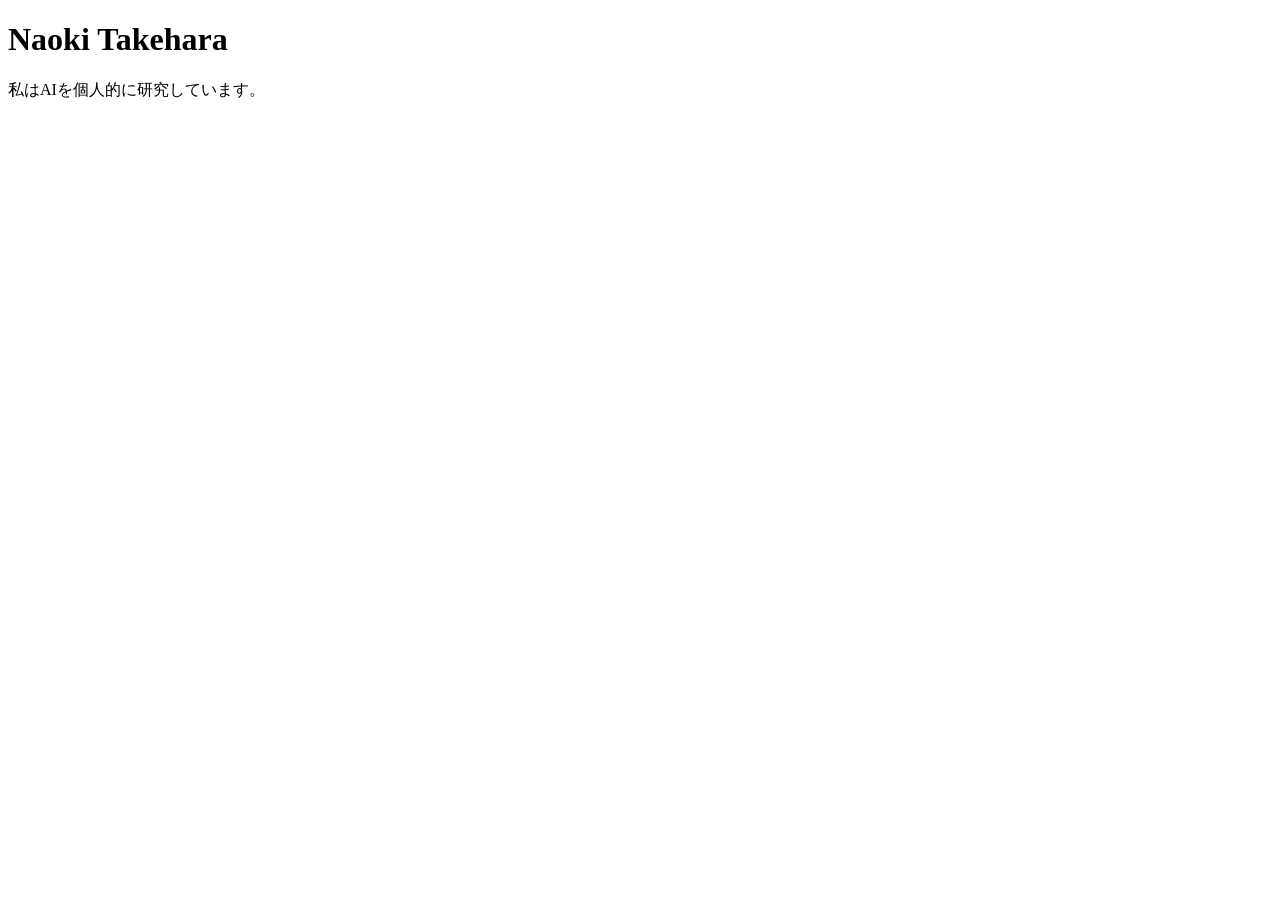
==== index.html @ 40481ceb "Add basic personal homepage" ====
<!DOCTYPE html>
<html lang="ja">
  <head>
    <meta charset="UTF-8" />
    <meta name="viewport" content="width=device-width, initial-scale=1.0" />
    <title>Naoki Takehara | ホームページ</title>
  </head>
  <body>
    <h1>Naoki Takehara</h1>
    <p>私はAIを個人的に研究しています。</p>
  </body>
</html>
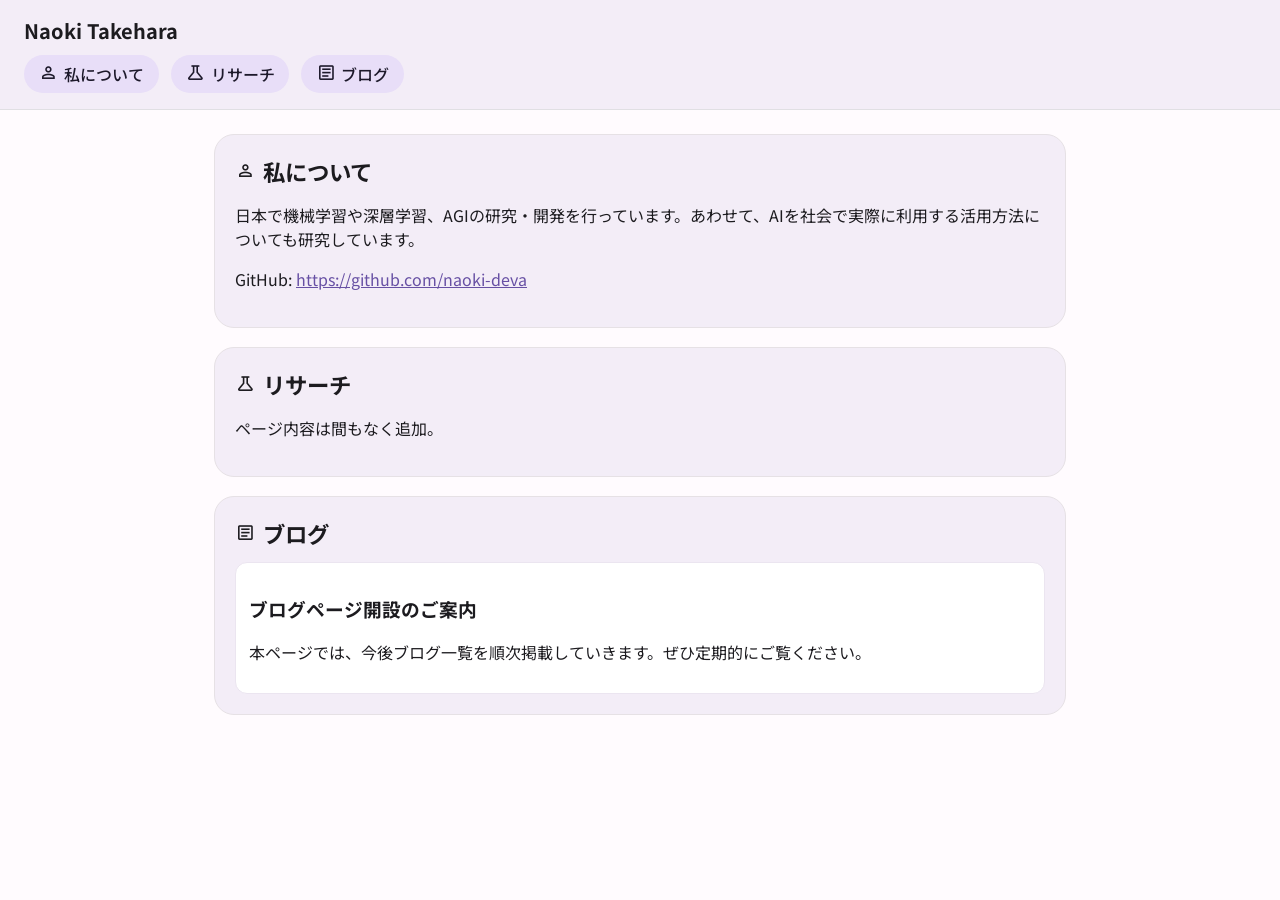
==== commit c872d858: "Add Material Design sections for About, Research, and Blog" ====
--- a/index.html
+++ b/index.html
@@ -4,9 +4,152 @@
     <meta charset="UTF-8" />
     <meta name="viewport" content="width=device-width, initial-scale=1.0" />
     <title>Naoki Takehara | ホームページ</title>
+    <link rel="preconnect" href="https://fonts.googleapis.com" />
+    <link rel="preconnect" href="https://fonts.gstatic.com" crossorigin />
+    <link
+      href="https://fonts.googleapis.com/css2?family=Material+Symbols+Outlined&family=Noto+Sans+JP:wght@400;500;700&display=swap"
+      rel="stylesheet"
+    />
+    <style>
+      :root {
+        color-scheme: light;
+        --md-sys-color-primary: #6750a4;
+        --md-sys-color-on-primary: #ffffff;
+        --md-sys-color-primary-container: #eaddff;
+        --md-sys-color-on-primary-container: #21005d;
+        --md-sys-color-secondary-container: #e8def8;
+        --md-sys-color-on-secondary-container: #1d192b;
+        --md-sys-color-surface: #fffbfe;
+        --md-sys-color-surface-container: #f3edf7;
+        --md-sys-color-on-surface: #1c1b1f;
+        --md-sys-color-outline: #79747e;
+      }
+
+      * {
+        box-sizing: border-box;
+      }
+
+      body {
+        margin: 0;
+        font-family: "Noto Sans JP", system-ui, -apple-system, sans-serif;
+        background: var(--md-sys-color-surface);
+        color: var(--md-sys-color-on-surface);
+      }
+
+      .top-app-bar {
+        position: sticky;
+        top: 0;
+        z-index: 10;
+        background: var(--md-sys-color-surface-container);
+        border-bottom: 1px solid #e0dfe3;
+        padding: 1rem 1.5rem;
+      }
+
+      .top-app-bar h1 {
+        margin: 0 0 0.6rem 0;
+        font-size: 1.25rem;
+      }
+
+      .nav-links {
+        display: flex;
+        gap: 0.75rem;
+        flex-wrap: wrap;
+      }
+
+      .chip {
+        display: inline-flex;
+        align-items: center;
+        gap: 0.3rem;
+        text-decoration: none;
+        padding: 0.45rem 0.9rem;
+        border-radius: 999px;
+        background: var(--md-sys-color-secondary-container);
+        color: var(--md-sys-color-on-secondary-container);
+        font-weight: 500;
+      }
+
+      .container {
+        max-width: 900px;
+        margin: 0 auto;
+        padding: 1.5rem;
+      }
+
+      .card {
+        background: var(--md-sys-color-surface-container);
+        border-radius: 20px;
+        padding: 1.25rem;
+        margin-bottom: 1.2rem;
+        border: 1px solid #e6e1e5;
+      }
+
+      .section-title {
+        margin: 0 0 0.8rem 0;
+        display: flex;
+        align-items: center;
+        gap: 0.45rem;
+        font-size: 1.4rem;
+      }
+
+      .material-symbols-outlined {
+        font-size: 1.3rem;
+        vertical-align: middle;
+      }
+
+      a {
+        color: var(--md-sys-color-primary);
+      }
+
+      .blog-item {
+        margin: 0;
+        padding: 0.8rem;
+        border-radius: 12px;
+        background: #fff;
+        border: 1px solid #ebe5f0;
+      }
+    </style>
   </head>
   <body>
-    <h1>Naoki Takehara</h1>
-    <p>私はAIを個人的に研究しています。</p>
+    <header class="top-app-bar">
+      <h1>Naoki Takehara</h1>
+      <nav class="nav-links" aria-label="ページ内ナビゲーション">
+        <a class="chip" href="#about"><span class="material-symbols-outlined">person</span>私について</a>
+        <a class="chip" href="#research"><span class="material-symbols-outlined">science</span>リサーチ</a>
+        <a class="chip" href="#blog"><span class="material-symbols-outlined">article</span>ブログ</a>
+      </nav>
+    </header>
+
+    <main class="container">
+      <section id="about" class="card" aria-labelledby="about-title">
+        <h2 id="about-title" class="section-title">
+          <span class="material-symbols-outlined">person</span>私について
+        </h2>
+        <p>
+          日本で機械学習や深層学習、AGIの研究・開発を行っています。あわせて、AIを社会で実際に利用する活用方法についても研究しています。
+        </p>
+        <p>
+          GitHub:
+          <a href="https://github.com/naoki-deva" target="_blank" rel="noopener noreferrer"
+            >https://github.com/naoki-deva</a
+          >
+        </p>
+      </section>
+
+      <section id="research" class="card" aria-labelledby="research-title">
+        <h2 id="research-title" class="section-title">
+          <span class="material-symbols-outlined">science</span>リサーチ
+        </h2>
+        <p>ページ内容は間もなく追加。</p>
+      </section>
+
+      <section id="blog" class="card" aria-labelledby="blog-title">
+        <h2 id="blog-title" class="section-title">
+          <span class="material-symbols-outlined">article</span>ブログ
+        </h2>
+        <article class="blog-item">
+          <h3>ブログページ開設のご案内</h3>
+          <p>本ページでは、今後ブログ一覧を順次掲載していきます。ぜひ定期的にご覧ください。</p>
+        </article>
+      </section>
+    </main>
   </body>
 </html>
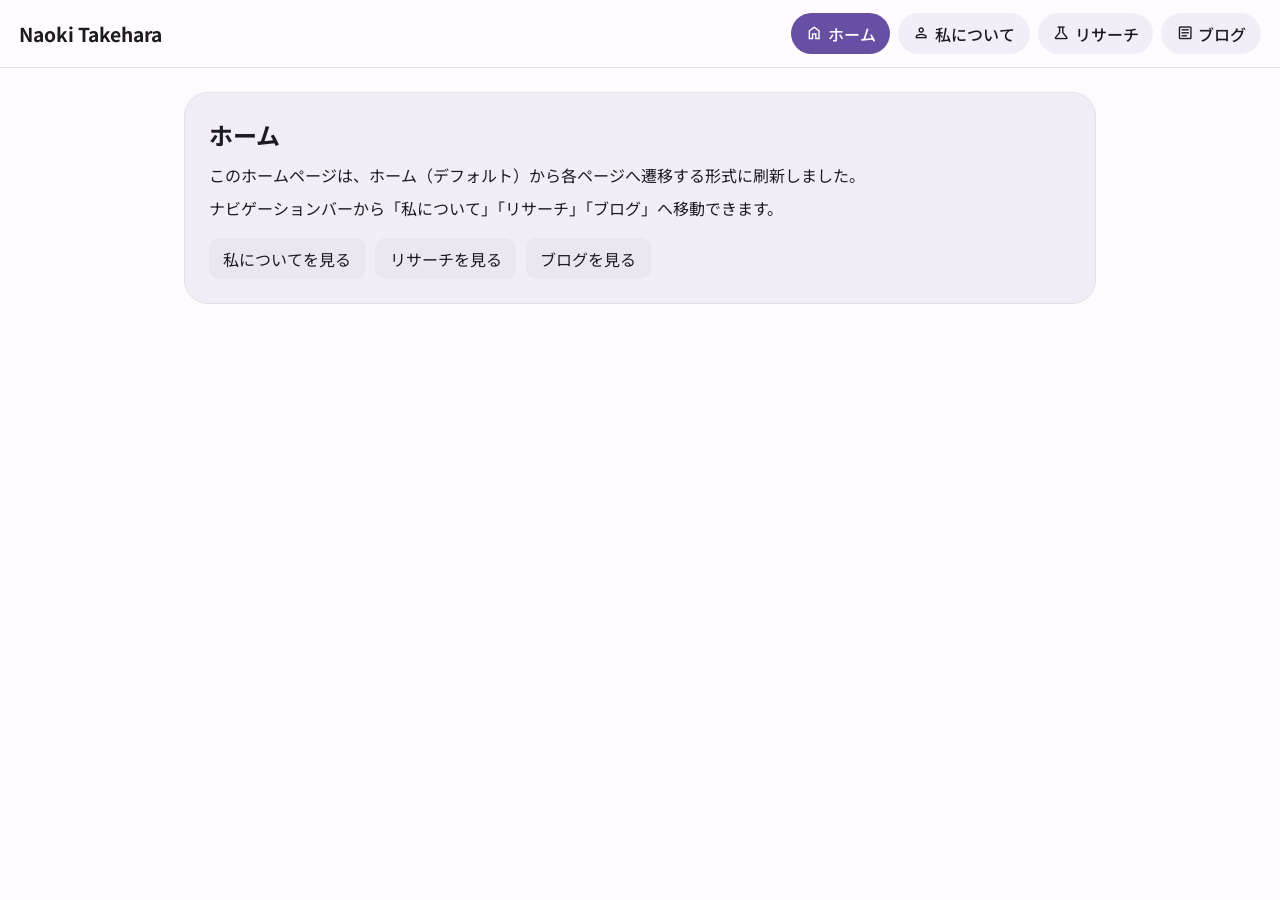
==== commit 0d129b48: "Switch from single-page layout to multi-page navigation" ====
--- a/index.html
+++ b/index.html
@@ -3,7 +3,7 @@
   <head>
     <meta charset="UTF-8" />
     <meta name="viewport" content="width=device-width, initial-scale=1.0" />
-    <title>Naoki Takehara | ホームページ</title>
+    <title>Naoki Takehara | ホーム</title>
     <link rel="preconnect" href="https://fonts.googleapis.com" />
     <link rel="preconnect" href="https://fonts.gstatic.com" crossorigin />
     <link
@@ -12,143 +12,93 @@
     />
     <style>
       :root {
-        color-scheme: light;
-        --md-sys-color-primary: #6750a4;
-        --md-sys-color-on-primary: #ffffff;
-        --md-sys-color-primary-container: #eaddff;
-        --md-sys-color-on-primary-container: #21005d;
-        --md-sys-color-secondary-container: #e8def8;
-        --md-sys-color-on-secondary-container: #1d192b;
-        --md-sys-color-surface: #fffbfe;
-        --md-sys-color-surface-container: #f3edf7;
-        --md-sys-color-on-surface: #1c1b1f;
-        --md-sys-color-outline: #79747e;
+        --primary: #6750a4;
+        --on-primary: #fff;
+        --surface: #fffbfe;
+        --surface-container: #f3edf7;
+        --surface-container-high: #ece6f0;
+        --on-surface: #1c1b1f;
+        --outline: #79747e;
       }
-
-      * {
-        box-sizing: border-box;
-      }
-
+      * { box-sizing: border-box; }
       body {
         margin: 0;
         font-family: "Noto Sans JP", system-ui, -apple-system, sans-serif;
-        background: var(--md-sys-color-surface);
-        color: var(--md-sys-color-on-surface);
+        background: var(--surface);
+        color: var(--on-surface);
       }
-
       .top-app-bar {
         position: sticky;
         top: 0;
         z-index: 10;
-        background: var(--md-sys-color-surface-container);
+        background: color-mix(in srgb, var(--surface) 90%, white);
+        backdrop-filter: blur(8px);
         border-bottom: 1px solid #e0dfe3;
-        padding: 1rem 1.5rem;
-      }
-
-      .top-app-bar h1 {
-        margin: 0 0 0.6rem 0;
-        font-size: 1.25rem;
-      }
-
-      .nav-links {
+        padding: 0.8rem 1.2rem;
         display: flex;
-        gap: 0.75rem;
+        justify-content: space-between;
+        align-items: center;
+        gap: 1rem;
         flex-wrap: wrap;
       }
-
-      .chip {
+      .brand { margin: 0; font-size: 1.2rem; }
+      .nav-links { display: flex; gap: 0.5rem; flex-wrap: wrap; }
+      .nav-link {
+        text-decoration: none;
+        color: var(--on-surface);
+        background: var(--surface-container);
+        padding: 0.55rem 0.9rem;
+        border-radius: 999px;
         display: inline-flex;
         align-items: center;
         gap: 0.3rem;
-        text-decoration: none;
-        padding: 0.45rem 0.9rem;
-        border-radius: 999px;
-        background: var(--md-sys-color-secondary-container);
-        color: var(--md-sys-color-on-secondary-container);
         font-weight: 500;
       }
-
-      .container {
-        max-width: 900px;
-        margin: 0 auto;
+      .nav-link.active {
+        background: var(--primary);
+        color: var(--on-primary);
+      }
+      .container { max-width: 960px; margin: 0 auto; padding: 1.5rem; }
+      .hero {
+        background: var(--surface-container);
+        border: 1px solid #e6e1e5;
+        border-radius: 24px;
         padding: 1.5rem;
       }
-
-      .card {
-        background: var(--md-sys-color-surface-container);
-        border-radius: 20px;
-        padding: 1.25rem;
-        margin-bottom: 1.2rem;
-        border: 1px solid #e6e1e5;
+      .hero h2 { margin: 0 0 0.6rem; font-size: 1.5rem; }
+      .hero p { margin: 0.35rem 0; line-height: 1.7; }
+      .cta-row { margin-top: 1rem; display: flex; gap: 0.6rem; flex-wrap: wrap; }
+      .cta {
+        text-decoration: none;
+        border-radius: 10px;
+        padding: 0.55rem 0.9rem;
+        background: var(--surface-container-high);
+        color: var(--on-surface);
       }
-
-      .section-title {
-        margin: 0 0 0.8rem 0;
-        display: flex;
-        align-items: center;
-        gap: 0.45rem;
-        font-size: 1.4rem;
-      }
-
-      .material-symbols-outlined {
-        font-size: 1.3rem;
-        vertical-align: middle;
-      }
-
-      a {
-        color: var(--md-sys-color-primary);
-      }
-
-      .blog-item {
-        margin: 0;
-        padding: 0.8rem;
-        border-radius: 12px;
-        background: #fff;
-        border: 1px solid #ebe5f0;
-      }
+      .material-symbols-outlined { font-size: 1.15rem; }
     </style>
   </head>
   <body>
     <header class="top-app-bar">
-      <h1>Naoki Takehara</h1>
-      <nav class="nav-links" aria-label="ページ内ナビゲーション">
-        <a class="chip" href="#about"><span class="material-symbols-outlined">person</span>私について</a>
-        <a class="chip" href="#research"><span class="material-symbols-outlined">science</span>リサーチ</a>
-        <a class="chip" href="#blog"><span class="material-symbols-outlined">article</span>ブログ</a>
+      <h1 class="brand">Naoki Takehara</h1>
+      <nav class="nav-links" aria-label="ページナビゲーション">
+        <a class="nav-link active" href="index.html"><span class="material-symbols-outlined">home</span>ホーム</a>
+        <a class="nav-link" href="about.html"><span class="material-symbols-outlined">person</span>私について</a>
+        <a class="nav-link" href="research.html"><span class="material-symbols-outlined">science</span>リサーチ</a>
+        <a class="nav-link" href="blog.html"><span class="material-symbols-outlined">article</span>ブログ</a>
       </nav>
     </header>
 
     <main class="container">
-      <section id="about" class="card" aria-labelledby="about-title">
-        <h2 id="about-title" class="section-title">
-          <span class="material-symbols-outlined">person</span>私について
-        </h2>
-        <p>
-          日本で機械学習や深層学習、AGIの研究・開発を行っています。あわせて、AIを社会で実際に利用する活用方法についても研究しています。
-        </p>
-        <p>
-          GitHub:
-          <a href="https://github.com/naoki-deva" target="_blank" rel="noopener noreferrer"
-            >https://github.com/naoki-deva</a
-          >
-        </p>
-      </section>
-
-      <section id="research" class="card" aria-labelledby="research-title">
-        <h2 id="research-title" class="section-title">
-          <span class="material-symbols-outlined">science</span>リサーチ
-        </h2>
-        <p>ページ内容は間もなく追加。</p>
-      </section>
-
-      <section id="blog" class="card" aria-labelledby="blog-title">
-        <h2 id="blog-title" class="section-title">
-          <span class="material-symbols-outlined">article</span>ブログ
-        </h2>
-        <article class="blog-item">
-          <h3>ブログページ開設のご案内</h3>
-          <p>本ページでは、今後ブログ一覧を順次掲載していきます。ぜひ定期的にご覧ください。</p>
-        </article>
+      <section class="hero">
+        <h2>ホーム</h2>
+        <p>このホームページは、ホーム（デフォルト）から各ページへ遷移する形式に刷新しました。</p>
+        <p>ナビゲーションバーから「私について」「リサーチ」「ブログ」へ移動できます。</p>
+        <div class="cta-row">
+          <a class="cta" href="about.html">私についてを見る</a>
+          <a class="cta" href="research.html">リサーチを見る</a>
+          <a class="cta" href="blog.html">ブログを見る</a>
+        </div>
       </section>
     </main>
   </body>
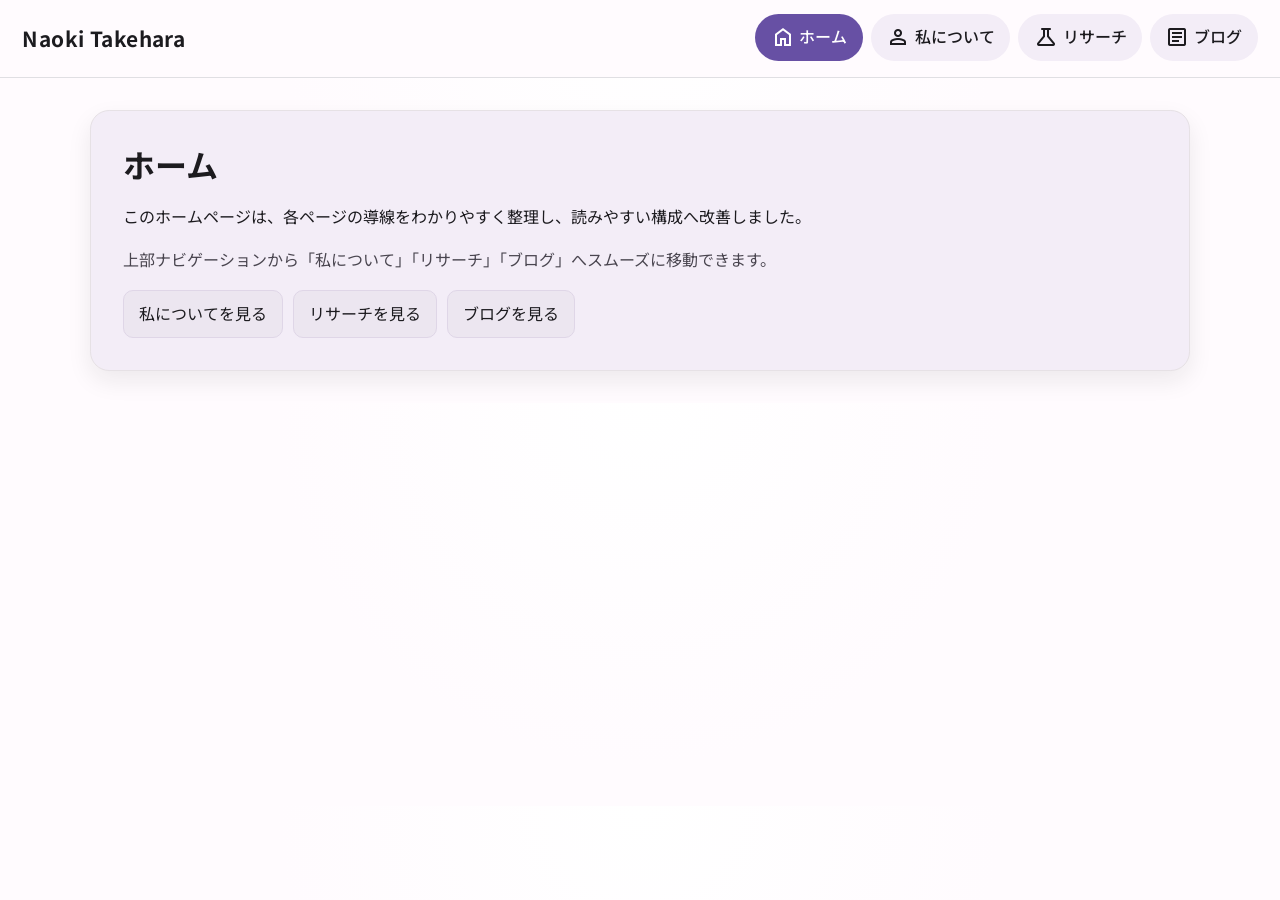
==== commit 84db5a34: "Improve responsive layout for mobile and desktop" ====
--- a/index.html
+++ b/index.html
@@ -6,77 +6,8 @@
     <title>Naoki Takehara | ホーム</title>
     <link rel="preconnect" href="https://fonts.googleapis.com" />
     <link rel="preconnect" href="https://fonts.gstatic.com" crossorigin />
-    <link
-      href="https://fonts.googleapis.com/css2?family=Material+Symbols+Outlined&family=Noto+Sans+JP:wght@400;500;700&display=swap"
-      rel="stylesheet"
-    />
-    <style>
-      :root {
-        --primary: #6750a4;
-        --on-primary: #fff;
-        --surface: #fffbfe;
-        --surface-container: #f3edf7;
-        --surface-container-high: #ece6f0;
-        --on-surface: #1c1b1f;
-        --outline: #79747e;
-      }
-      * { box-sizing: border-box; }
-      body {
-        margin: 0;
-        font-family: "Noto Sans JP", system-ui, -apple-system, sans-serif;
-        background: var(--surface);
-        color: var(--on-surface);
-      }
-      .top-app-bar {
-        position: sticky;
-        top: 0;
-        z-index: 10;
-        background: color-mix(in srgb, var(--surface) 90%, white);
-        backdrop-filter: blur(8px);
-        border-bottom: 1px solid #e0dfe3;
-        padding: 0.8rem 1.2rem;
-        display: flex;
-        justify-content: space-between;
-        align-items: center;
-        gap: 1rem;
-        flex-wrap: wrap;
-      }
-      .brand { margin: 0; font-size: 1.2rem; }
-      .nav-links { display: flex; gap: 0.5rem; flex-wrap: wrap; }
-      .nav-link {
-        text-decoration: none;
-        color: var(--on-surface);
-        background: var(--surface-container);
-        padding: 0.55rem 0.9rem;
-        border-radius: 999px;
-        display: inline-flex;
-        align-items: center;
-        gap: 0.3rem;
-        font-weight: 500;
-      }
-      .nav-link.active {
-        background: var(--primary);
-        color: var(--on-primary);
-      }
-      .container { max-width: 960px; margin: 0 auto; padding: 1.5rem; }
-      .hero {
-        background: var(--surface-container);
-        border: 1px solid #e6e1e5;
-        border-radius: 24px;
-        padding: 1.5rem;
-      }
-      .hero h2 { margin: 0 0 0.6rem; font-size: 1.5rem; }
-      .hero p { margin: 0.35rem 0; line-height: 1.7; }
-      .cta-row { margin-top: 1rem; display: flex; gap: 0.6rem; flex-wrap: wrap; }
-      .cta {
-        text-decoration: none;
-        border-radius: 10px;
-        padding: 0.55rem 0.9rem;
-        background: var(--surface-container-high);
-        color: var(--on-surface);
-      }
-      .material-symbols-outlined { font-size: 1.15rem; }
-    </style>
+    <link href="https://fonts.googleapis.com/css2?family=Material+Symbols+Outlined&family=Noto+Sans+JP:wght@400;500;700&display=swap" rel="stylesheet" />
+    <link rel="stylesheet" href="styles.css" />
   </head>
   <body>
     <header class="top-app-bar">
@@ -90,10 +21,10 @@
     </header>
 
     <main class="container">
-      <section class="hero">
-        <h2>ホーム</h2>
-        <p>このホームページは、ホーム（デフォルト）から各ページへ遷移する形式に刷新しました。</p>
-        <p>ナビゲーションバーから「私について」「リサーチ」「ブログ」へ移動できます。</p>
+      <section class="panel">
+        <h2 class="section-title">ホーム</h2>
+        <p>このホームページは、各ページの導線をわかりやすく整理し、読みやすい構成へ改善しました。</p>
+        <p class="muted">上部ナビゲーションから「私について」「リサーチ」「ブログ」へスムーズに移動できます。</p>
         <div class="cta-row">
           <a class="cta" href="about.html">私についてを見る</a>
           <a class="cta" href="research.html">リサーチを見る</a>
--- a/styles.css
+++ b/styles.css
@@ -0,0 +1,161 @@
+:root {
+  --primary: #6750a4;
+  --primary-strong: #4f378b;
+  --on-primary: #ffffff;
+  --surface: #fffbfe;
+  --surface-container: #f3edf7;
+  --surface-container-high: #ece6f0;
+  --surface-container-hover: #e6def1;
+  --on-surface: #1c1b1f;
+  --on-surface-variant: #49454f;
+  --outline: #cac4d0;
+  --shadow: 0 10px 24px rgba(28, 27, 31, 0.08);
+}
+
+* { box-sizing: border-box; }
+
+html { -webkit-text-size-adjust: 100%; }
+
+body {
+  margin: 0;
+  font-family: "Noto Sans JP", system-ui, -apple-system, sans-serif;
+  background: radial-gradient(circle at top, #ffffff 0%, var(--surface) 48%);
+  color: var(--on-surface);
+  line-height: 1.72;
+}
+
+a { color: var(--primary-strong); }
+
+a:focus-visible,
+button:focus-visible {
+  outline: 3px solid color-mix(in srgb, var(--primary) 45%, white);
+  outline-offset: 3px;
+}
+
+.top-app-bar {
+  position: sticky;
+  top: 0;
+  z-index: 20;
+  background: color-mix(in srgb, var(--surface) 88%, white);
+  backdrop-filter: blur(8px);
+  border-bottom: 1px solid #e0dfe3;
+  padding: 0.85rem clamp(0.9rem, 3vw, 1.4rem);
+  display: flex;
+  justify-content: space-between;
+  align-items: center;
+  gap: 0.75rem;
+}
+
+.brand { margin: 0; font-size: clamp(1.05rem, 1.2vw + 0.8rem, 1.3rem); letter-spacing: 0.02em; }
+
+.nav-links {
+  display: flex;
+  gap: 0.5rem;
+  flex-wrap: nowrap;
+  overflow-x: auto;
+  scrollbar-width: thin;
+  padding-bottom: 0.2rem;
+}
+
+.nav-link {
+  text-decoration: none;
+  color: var(--on-surface);
+  background: var(--surface-container);
+  padding: 0.55rem 0.9rem;
+  border-radius: 999px;
+  display: inline-flex;
+  align-items: center;
+  gap: 0.3rem;
+  font-weight: 500;
+  border: 1px solid transparent;
+  white-space: nowrap;
+  flex-shrink: 0;
+  transition: transform 0.2s ease, background 0.2s ease, border-color 0.2s ease;
+}
+
+.nav-link:hover { background: var(--surface-container-high); border-color: var(--outline); }
+.nav-link:active { transform: translateY(1px); }
+
+.nav-link.active {
+  background: var(--primary);
+  color: var(--on-primary);
+}
+
+.container {
+  width: min(100% - 2rem, 1100px);
+  margin: 0 auto;
+  padding: clamp(1rem, 2.5vw, 2.1rem) 0;
+}
+
+.container.narrow { width: min(100% - 2rem, 800px); }
+
+.panel {
+  background: var(--surface-container);
+  border: 1px solid #e6e1e5;
+  border-radius: clamp(18px, 1.5vw, 24px);
+  padding: clamp(1.1rem, 2.2vw, 1.8rem);
+  box-shadow: var(--shadow);
+}
+
+.section-title { margin: 0 0 0.55rem; font-size: clamp(1.35rem, 1.35vw + 0.95rem, 2rem); line-height: 1.35; }
+.muted { color: var(--on-surface-variant); }
+
+.cta-row { margin-top: 1rem; display: flex; gap: 0.6rem; flex-wrap: wrap; }
+.cta {
+  text-decoration: none;
+  border-radius: 10px;
+  padding: 0.58rem 0.95rem;
+  background: var(--surface-container-high);
+  color: var(--on-surface);
+  border: 1px solid #dfd6e7;
+}
+
+.blog-list { list-style: none; margin: 1.2rem 0 0; padding: 0; display: grid; gap: 0.9rem; }
+.blog-link {
+  display: block;
+  text-decoration: none;
+  background: var(--surface-container-high);
+  border-radius: 16px;
+  padding: 1rem 1.1rem;
+  color: inherit;
+  border: 1px solid #e1d9ea;
+  transition: background 0.2s ease, transform 0.2s ease;
+}
+.blog-link:hover,
+.blog-link:focus-visible {
+  background: var(--surface-container-hover);
+  transform: translateY(-1px);
+}
+.blog-meta { color: var(--on-surface-variant); font-size: 0.92rem; margin-bottom: 0.3rem; }
+.blog-title { margin: 0; font-size: clamp(1rem, 0.6vw + 0.95rem, 1.2rem); }
+
+.back-link {
+  text-decoration: none;
+  color: var(--primary-strong);
+  font-weight: 700;
+}
+
+@media (max-width: 720px) {
+  .top-app-bar {
+    flex-direction: column;
+    align-items: flex-start;
+  }
+
+  .nav-links {
+    width: 100%;
+    padding-bottom: 0.35rem;
+  }
+
+  .nav-link {
+    padding: 0.52rem 0.82rem;
+    font-size: 0.95rem;
+  }
+}
+
+@media (min-width: 1024px) {
+  .panel { padding: 2rem; }
+  .blog-list {
+    grid-template-columns: repeat(2, minmax(0, 1fr));
+    gap: 1rem;
+  }
+}
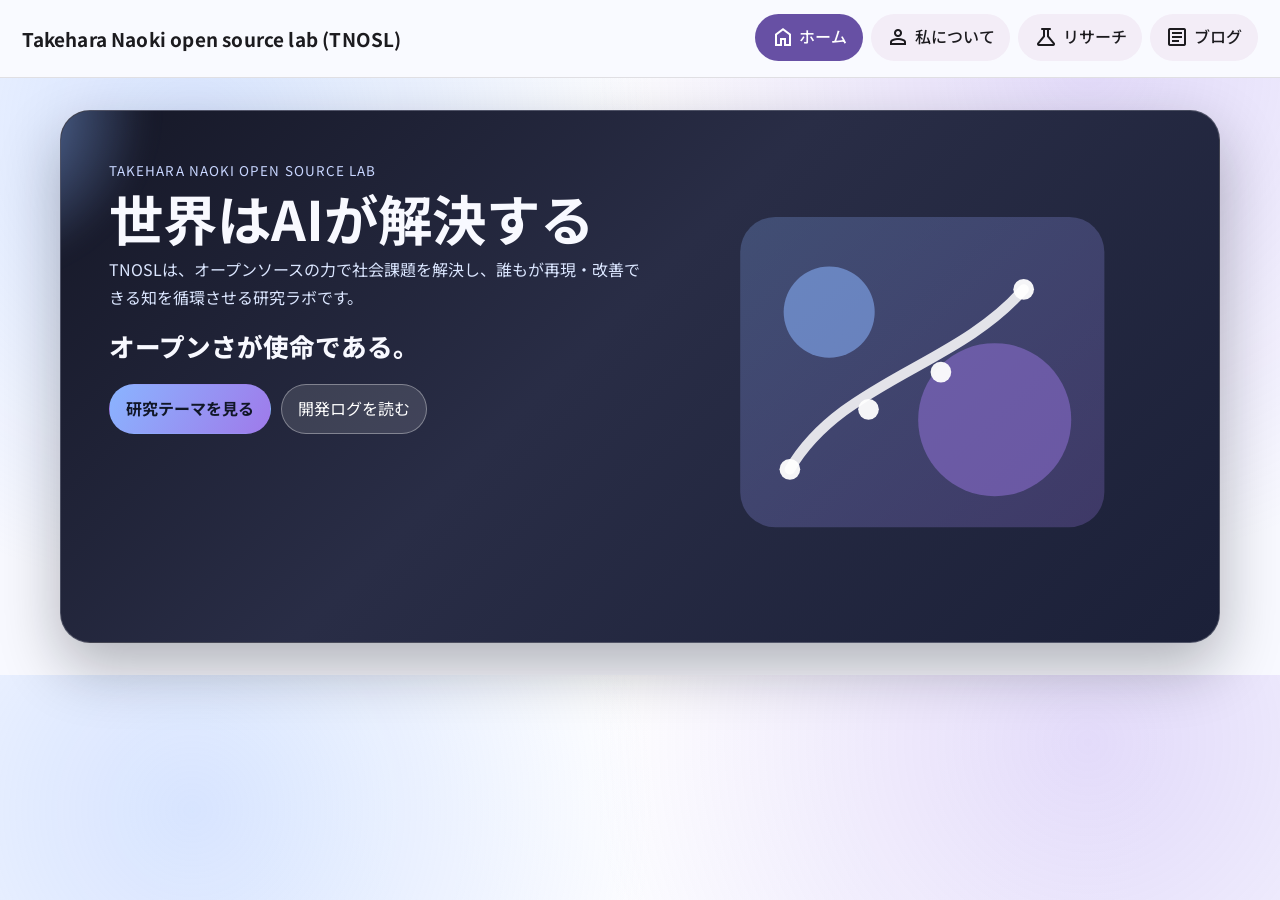
==== commit 2236c912: "Refresh home tab with TNOSL hero redesign" ====
--- a/index.html
+++ b/index.html
@@ -3,15 +3,15 @@
   <head>
     <meta charset="UTF-8" />
     <meta name="viewport" content="width=device-width, initial-scale=1.0" />
-    <title>Naoki Takehara | ホーム</title>
+    <title>Takehara Naoki open source lab (TNOSL) | ホーム</title>
     <link rel="preconnect" href="https://fonts.googleapis.com" />
     <link rel="preconnect" href="https://fonts.gstatic.com" crossorigin />
-    <link href="https://fonts.googleapis.com/css2?family=Material+Symbols+Outlined&family=Noto+Sans+JP:wght@400;500;700&display=swap" rel="stylesheet" />
+    <link href="https://fonts.googleapis.com/css2?family=Material+Symbols+Outlined&family=Noto+Sans+JP:wght@400;500;700;900&display=swap" rel="stylesheet" />
     <link rel="stylesheet" href="styles.css" />
   </head>
   <body>
     <header class="top-app-bar">
-      <h1 class="brand">Naoki Takehara</h1>
+      <h1 class="brand">Takehara Naoki open source lab (TNOSL)</h1>
       <nav class="nav-links" aria-label="ページナビゲーション">
         <a class="nav-link active" href="index.html"><span class="material-symbols-outlined">home</span>ホーム</a>
         <a class="nav-link" href="about.html"><span class="material-symbols-outlined">person</span>私について</a>
@@ -21,14 +21,37 @@
     </header>
 
     <main class="container">
-      <section class="panel">
-        <h2 class="section-title">ホーム</h2>
-        <p>このホームページは、各ページの導線をわかりやすく整理し、読みやすい構成へ改善しました。</p>
-        <p class="muted">上部ナビゲーションから「私について」「リサーチ」「ブログ」へスムーズに移動できます。</p>
-        <div class="cta-row">
-          <a class="cta" href="about.html">私についてを見る</a>
-          <a class="cta" href="research.html">リサーチを見る</a>
-          <a class="cta" href="blog.html">ブログを見る</a>
+      <section class="hero">
+        <div class="hero-glow" aria-hidden="true"></div>
+        <div class="hero-copy">
+          <p class="eyebrow">Takehara Naoki open source lab</p>
+          <h2>世界はAIが解決する</h2>
+          <p class="lead">TNOSLは、オープンソースの力で社会課題を解決し、誰もが再現・改善できる知を循環させる研究ラボです。</p>
+          <p class="mission">オープンさが使命である。</p>
+          <div class="cta-row">
+            <a class="cta primary" href="research.html">研究テーマを見る</a>
+            <a class="cta" href="blog.html">開発ログを読む</a>
+          </div>
+        </div>
+        <div class="hero-art" aria-hidden="true">
+          <svg viewBox="0 0 480 420" role="img">
+            <defs>
+              <linearGradient id="g1" x1="0" y1="0" x2="1" y2="1">
+                <stop offset="0%" stop-color="#8ab4ff" />
+                <stop offset="100%" stop-color="#9f7aea" />
+              </linearGradient>
+            </defs>
+            <rect x="64" y="56" width="352" height="300" rx="34" fill="url(#g1)" opacity="0.25" />
+            <circle cx="150" cy="148" r="44" fill="#8ab4ff" opacity="0.55" />
+            <circle cx="310" cy="252" r="74" fill="#9f7aea" opacity="0.45" />
+            <path d="M112 300 C160 216 274 200 338 126" stroke="#ffffff" stroke-width="10" stroke-linecap="round" fill="none" opacity="0.85" />
+            <g fill="#fff" opacity="0.95">
+              <circle cx="112" cy="300" r="10" />
+              <circle cx="188" cy="242" r="10" />
+              <circle cx="258" cy="206" r="10" />
+              <circle cx="338" cy="126" r="10" />
+            </g>
+          </svg>
         </div>
       </section>
     </main>
--- a/styles.css
+++ b/styles.css
@@ -2,7 +2,7 @@
   --primary: #6750a4;
   --primary-strong: #4f378b;
   --on-primary: #ffffff;
-  --surface: #fffbfe;
+  --surface: #f8f9ff;
   --surface-container: #f3edf7;
   --surface-container-high: #ece6f0;
   --surface-container-hover: #e6def1;
@@ -13,31 +13,27 @@
 }
 
 * { box-sizing: border-box; }
-
 html { -webkit-text-size-adjust: 100%; }
 
 body {
   margin: 0;
   font-family: "Noto Sans JP", system-ui, -apple-system, sans-serif;
-  background: radial-gradient(circle at top, #ffffff 0%, var(--surface) 48%);
+  background:
+    radial-gradient(circle at 15% 20%, rgba(138, 180, 255, 0.3) 0%, transparent 38%),
+    radial-gradient(circle at 85% 10%, rgba(159, 122, 234, 0.24) 0%, transparent 40%),
+    radial-gradient(circle at top, #ffffff 0%, var(--surface) 58%);
   color: var(--on-surface);
   line-height: 1.72;
 }
 
 a { color: var(--primary-strong); }
 
-a:focus-visible,
-button:focus-visible {
-  outline: 3px solid color-mix(in srgb, var(--primary) 45%, white);
-  outline-offset: 3px;
-}
-
 .top-app-bar {
   position: sticky;
   top: 0;
   z-index: 20;
-  background: color-mix(in srgb, var(--surface) 88%, white);
-  backdrop-filter: blur(8px);
+  background: color-mix(in srgb, var(--surface) 86%, white);
+  backdrop-filter: blur(12px);
   border-bottom: 1px solid #e0dfe3;
   padding: 0.85rem clamp(0.9rem, 3vw, 1.4rem);
   display: flex;
@@ -46,116 +42,71 @@
   gap: 0.75rem;
 }
 
-.brand { margin: 0; font-size: clamp(1.05rem, 1.2vw + 0.8rem, 1.3rem); letter-spacing: 0.02em; }
+.brand { margin: 0; font-size: clamp(0.92rem, 1vw + 0.56rem, 1.18rem); letter-spacing: 0.01em; }
+.nav-links { display: flex; gap: 0.5rem; flex-wrap: nowrap; overflow-x: auto; scrollbar-width: thin; padding-bottom: 0.2rem; }
+.nav-link { text-decoration: none; color: var(--on-surface); background: var(--surface-container); padding: 0.55rem 0.9rem; border-radius: 999px; display: inline-flex; align-items: center; gap: 0.3rem; font-weight: 500; border: 1px solid transparent; white-space: nowrap; flex-shrink: 0; }
+.nav-link:hover { background: var(--surface-container-high); border-color: var(--outline); }
+.nav-link.active { background: var(--primary); color: var(--on-primary); }
 
-.nav-links {
-  display: flex;
-  gap: 0.5rem;
-  flex-wrap: nowrap;
-  overflow-x: auto;
-  scrollbar-width: thin;
-  padding-bottom: 0.2rem;
+.container { width: min(100% - 2rem, 1160px); margin: 0 auto; padding: clamp(1rem, 2.5vw, 2.1rem) 0; }
+.container.narrow { width: min(100% - 2rem, 800px); }
+.panel { background: var(--surface-container); border: 1px solid #e6e1e5; border-radius: clamp(18px, 1.5vw, 24px); padding: clamp(1.1rem, 2.2vw, 1.8rem); box-shadow: var(--shadow); }
+
+.hero {
+  position: relative;
+  overflow: hidden;
+  background: linear-gradient(135deg, #151726 0%, #292d46 45%, #1b2038 100%);
+  color: #f8f9ff;
+  border-radius: 30px;
+  padding: clamp(1.5rem, 4vw, 3rem);
+  display: grid;
+  grid-template-columns: 1.1fr 1fr;
+  gap: 1.2rem;
+  border: 1px solid rgba(255, 255, 255, 0.2);
+  box-shadow: 0 24px 60px rgba(10, 12, 21, 0.3);
 }
 
-.nav-link {
-  text-decoration: none;
-  color: var(--on-surface);
-  background: var(--surface-container);
-  padding: 0.55rem 0.9rem;
-  border-radius: 999px;
-  display: inline-flex;
-  align-items: center;
-  gap: 0.3rem;
-  font-weight: 500;
-  border: 1px solid transparent;
-  white-space: nowrap;
-  flex-shrink: 0;
-  transition: transform 0.2s ease, background 0.2s ease, border-color 0.2s ease;
+.hero-glow {
+  position: absolute;
+  inset: -30% auto auto -20%;
+  width: 320px;
+  aspect-ratio: 1;
+  background: radial-gradient(circle, rgba(138, 180, 255, 0.7), transparent 70%);
+  filter: blur(12px);
+  animation: drift 7s ease-in-out infinite alternate;
 }
 
-.nav-link:hover { background: var(--surface-container-high); border-color: var(--outline); }
-.nav-link:active { transform: translateY(1px); }
+.hero-copy { position: relative; z-index: 1; }
+.eyebrow { text-transform: uppercase; letter-spacing: 0.08em; font-size: 0.84rem; color: #c8d6ff; margin: 0; }
+.hero h2 { margin: 0.25rem 0 0.45rem; font-size: clamp(2rem, 5vw, 3.4rem); line-height: 1.15; }
+.lead { margin: 0; color: #dbe6ff; max-width: 62ch; }
+.mission { font-size: clamp(1.2rem, 2vw, 1.8rem); font-weight: 800; margin: 0.8rem 0 0; }
+.hero-art { display: flex; align-items: center; justify-content: center; animation: float 6s ease-in-out infinite; }
+.hero-art svg { width: min(100%, 500px); height: auto; }
 
-.nav-link.active {
-  background: var(--primary);
-  color: var(--on-primary);
-}
-
-.container {
-  width: min(100% - 2rem, 1100px);
-  margin: 0 auto;
-  padding: clamp(1rem, 2.5vw, 2.1rem) 0;
-}
-
-.container.narrow { width: min(100% - 2rem, 800px); }
-
-.panel {
-  background: var(--surface-container);
-  border: 1px solid #e6e1e5;
-  border-radius: clamp(18px, 1.5vw, 24px);
-  padding: clamp(1.1rem, 2.2vw, 1.8rem);
-  box-shadow: var(--shadow);
-}
+.cta-row { margin-top: 1rem; display: flex; gap: 0.6rem; flex-wrap: wrap; }
+.cta { text-decoration: none; border-radius: 999px; padding: 0.62rem 1rem; background: rgba(255, 255, 255, 0.12); color: #fff; border: 1px solid rgba(255, 255, 255, 0.35); }
+.cta.primary { background: linear-gradient(120deg, #8ab4ff, #9f7aea); border-color: transparent; color: #111728; font-weight: 700; }
 
 .section-title { margin: 0 0 0.55rem; font-size: clamp(1.35rem, 1.35vw + 0.95rem, 2rem); line-height: 1.35; }
 .muted { color: var(--on-surface-variant); }
+.blog-list { list-style: none; margin: 1.2rem 0 0; padding: 0; display: grid; gap: 0.9rem; }
+.blog-link { display: block; text-decoration: none; background: var(--surface-container-high); border-radius: 16px; padding: 1rem 1.1rem; color: inherit; border: 1px solid #e1d9ea; }
+.blog-meta { color: var(--on-surface-variant); font-size: 0.92rem; margin-bottom: 0.3rem; }
+.blog-title { margin: 0; font-size: clamp(1rem, 0.6vw + 0.95rem, 1.2rem); }
+.back-link { text-decoration: none; color: var(--primary-strong); font-weight: 700; }
 
-.cta-row { margin-top: 1rem; display: flex; gap: 0.6rem; flex-wrap: wrap; }
-.cta {
-  text-decoration: none;
-  border-radius: 10px;
-  padding: 0.58rem 0.95rem;
-  background: var(--surface-container-high);
-  color: var(--on-surface);
-  border: 1px solid #dfd6e7;
+@keyframes float { from { transform: translateY(0px); } to { transform: translateY(-10px); } }
+@keyframes drift { from { transform: translate(0, 0); } to { transform: translate(70px, 35px); } }
+
+@media (max-width: 960px) { .hero { grid-template-columns: 1fr; } }
+@media (max-width: 720px) {
+  .top-app-bar { flex-direction: column; align-items: flex-start; }
+  .nav-links { width: 100%; padding-bottom: 0.35rem; }
+  .nav-link { padding: 0.52rem 0.82rem; font-size: 0.95rem; }
 }
 
-.blog-list { list-style: none; margin: 1.2rem 0 0; padding: 0; display: grid; gap: 0.9rem; }
-.blog-link {
-  display: block;
-  text-decoration: none;
-  background: var(--surface-container-high);
-  border-radius: 16px;
-  padding: 1rem 1.1rem;
-  color: inherit;
-  border: 1px solid #e1d9ea;
-  transition: background 0.2s ease, transform 0.2s ease;
+@media (prefers-reduced-motion: reduce) {
+  .hero-art,
+  .hero-glow { animation: none; }
 }
-.blog-link:hover,
-.blog-link:focus-visible {
-  background: var(--surface-container-hover);
-  transform: translateY(-1px);
-}
-.blog-meta { color: var(--on-surface-variant); font-size: 0.92rem; margin-bottom: 0.3rem; }
-.blog-title { margin: 0; font-size: clamp(1rem, 0.6vw + 0.95rem, 1.2rem); }
-
-.back-link {
-  text-decoration: none;
-  color: var(--primary-strong);
-  font-weight: 700;
-}
-
-@media (max-width: 720px) {
-  .top-app-bar {
-    flex-direction: column;
-    align-items: flex-start;
-  }
-
-  .nav-links {
-    width: 100%;
-    padding-bottom: 0.35rem;
-  }
-
-  .nav-link {
-    padding: 0.52rem 0.82rem;
-    font-size: 0.95rem;
-  }
-}
-
-@media (min-width: 1024px) {
-  .panel { padding: 2rem; }
-  .blog-list {
-    grid-template-columns: repeat(2, minmax(0, 1fr));
-    gap: 1rem;
-  }
-}
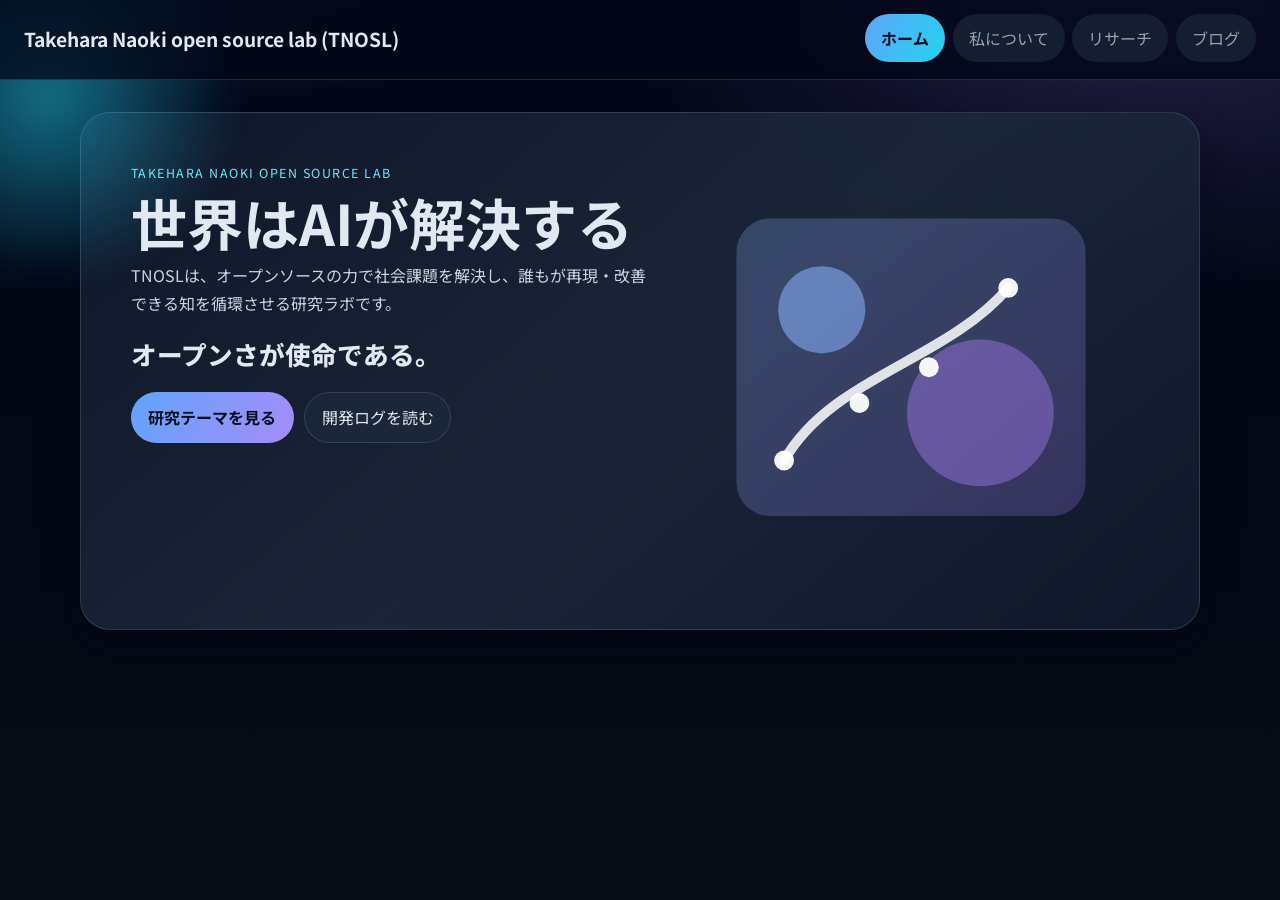
==== commit 29355baf: "Redesign UI with modern glassmorphism style" ====
--- a/index.html
+++ b/index.html
@@ -6,17 +6,17 @@
     <title>Takehara Naoki open source lab (TNOSL) | ホーム</title>
     <link rel="preconnect" href="https://fonts.googleapis.com" />
     <link rel="preconnect" href="https://fonts.gstatic.com" crossorigin />
-    <link href="https://fonts.googleapis.com/css2?family=Material+Symbols+Outlined&family=Noto+Sans+JP:wght@400;500;700;900&display=swap" rel="stylesheet" />
+    <link href="https://fonts.googleapis.com/css2?family=Noto+Sans+JP:wght@400;500;700;900&display=swap" rel="stylesheet" />
     <link rel="stylesheet" href="styles.css" />
   </head>
   <body>
     <header class="top-app-bar">
       <h1 class="brand">Takehara Naoki open source lab (TNOSL)</h1>
       <nav class="nav-links" aria-label="ページナビゲーション">
-        <a class="nav-link active" href="index.html"><span class="material-symbols-outlined">home</span>ホーム</a>
-        <a class="nav-link" href="about.html"><span class="material-symbols-outlined">person</span>私について</a>
-        <a class="nav-link" href="research.html"><span class="material-symbols-outlined">science</span>リサーチ</a>
-        <a class="nav-link" href="blog.html"><span class="material-symbols-outlined">article</span>ブログ</a>
+        <a class="nav-link active" href="index.html">ホーム</a>
+        <a class="nav-link" href="about.html">私について</a>
+        <a class="nav-link" href="research.html">リサーチ</a>
+        <a class="nav-link" href="blog.html">ブログ</a>
       </nav>
     </header>
 
--- a/styles.css
+++ b/styles.css
@@ -1,111 +1,147 @@
 :root {
-  --primary: #6750a4;
-  --primary-strong: #4f378b;
-  --on-primary: #ffffff;
-  --surface: #f8f9ff;
-  --surface-container: #f3edf7;
-  --surface-container-high: #ece6f0;
-  --surface-container-hover: #e6def1;
-  --on-surface: #1c1b1f;
-  --on-surface-variant: #49454f;
-  --outline: #cac4d0;
-  --shadow: 0 10px 24px rgba(28, 27, 31, 0.08);
+  --bg: #070b14;
+  --bg-soft: #0f172a;
+  --card: rgba(15, 23, 42, 0.72);
+  --card-strong: rgba(15, 23, 42, 0.9);
+  --text: #e2e8f0;
+  --text-soft: #94a3b8;
+  --brand: #60a5fa;
+  --brand-2: #22d3ee;
+  --accent: #a78bfa;
+  --line: rgba(148, 163, 184, 0.22);
+  --radius: 18px;
+  --shadow: 0 18px 40px rgba(2, 6, 23, 0.45);
 }
 
 * { box-sizing: border-box; }
 html { -webkit-text-size-adjust: 100%; }
-
 body {
   margin: 0;
   font-family: "Noto Sans JP", system-ui, -apple-system, sans-serif;
+  color: var(--text);
+  line-height: 1.76;
   background:
-    radial-gradient(circle at 15% 20%, rgba(138, 180, 255, 0.3) 0%, transparent 38%),
-    radial-gradient(circle at 85% 10%, rgba(159, 122, 234, 0.24) 0%, transparent 40%),
-    radial-gradient(circle at top, #ffffff 0%, var(--surface) 58%);
-  color: var(--on-surface);
-  line-height: 1.72;
+    radial-gradient(1000px 520px at 10% -20%, rgba(96, 165, 250, 0.22), transparent 60%),
+    radial-gradient(950px 500px at 90% 0%, rgba(167, 139, 250, 0.2), transparent 58%),
+    linear-gradient(180deg, #020617 0%, var(--bg) 100%);
+  min-height: 100vh;
 }
 
-a { color: var(--primary-strong); }
+a { color: #93c5fd; }
 
 .top-app-bar {
   position: sticky;
   top: 0;
-  z-index: 20;
-  background: color-mix(in srgb, var(--surface) 86%, white);
-  backdrop-filter: blur(12px);
-  border-bottom: 1px solid #e0dfe3;
-  padding: 0.85rem clamp(0.9rem, 3vw, 1.4rem);
+  z-index: 30;
   display: flex;
   justify-content: space-between;
   align-items: center;
-  gap: 0.75rem;
+  gap: 1rem;
+  padding: 0.9rem clamp(0.95rem, 3vw, 1.5rem);
+  background: rgba(2, 6, 23, 0.75);
+  backdrop-filter: blur(12px);
+  border-bottom: 1px solid var(--line);
 }
 
-.brand { margin: 0; font-size: clamp(0.92rem, 1vw + 0.56rem, 1.18rem); letter-spacing: 0.01em; }
-.nav-links { display: flex; gap: 0.5rem; flex-wrap: nowrap; overflow-x: auto; scrollbar-width: thin; padding-bottom: 0.2rem; }
-.nav-link { text-decoration: none; color: var(--on-surface); background: var(--surface-container); padding: 0.55rem 0.9rem; border-radius: 999px; display: inline-flex; align-items: center; gap: 0.3rem; font-weight: 500; border: 1px solid transparent; white-space: nowrap; flex-shrink: 0; }
-.nav-link:hover { background: var(--surface-container-high); border-color: var(--outline); }
-.nav-link.active { background: var(--primary); color: var(--on-primary); }
+.brand { margin: 0; font-size: clamp(0.95rem, 1vw + 0.5rem, 1.2rem); }
+.nav-links { display: flex; flex-wrap: nowrap; gap: 0.45rem; overflow-x: auto; padding-bottom: 0.18rem; }
+.nav-link {
+  text-decoration: none;
+  color: var(--text-soft);
+  background: rgba(30, 41, 59, 0.65);
+  border: 1px solid transparent;
+  border-radius: 999px;
+  padding: 0.55rem 0.95rem;
+  transition: all 0.2s ease;
+  white-space: nowrap;
+}
+.nav-link:hover { color: var(--text); border-color: var(--line); transform: translateY(-1px); }
+.nav-link.active {
+  color: #031024;
+  font-weight: 700;
+  background: linear-gradient(120deg, var(--brand), var(--brand-2));
+}
 
-.container { width: min(100% - 2rem, 1160px); margin: 0 auto; padding: clamp(1rem, 2.5vw, 2.1rem) 0; }
-.container.narrow { width: min(100% - 2rem, 800px); }
-.panel { background: var(--surface-container); border: 1px solid #e6e1e5; border-radius: clamp(18px, 1.5vw, 24px); padding: clamp(1.1rem, 2.2vw, 1.8rem); box-shadow: var(--shadow); }
+.container { width: min(100% - 2rem, 1120px); margin: 0 auto; padding: clamp(1.1rem, 2.5vw, 2.3rem) 0; }
+.container.narrow { width: min(100% - 2rem, 860px); }
+.panel {
+  background: var(--card);
+  border: 1px solid var(--line);
+  border-radius: var(--radius);
+  padding: clamp(1.2rem, 2.4vw, 1.95rem);
+  box-shadow: var(--shadow);
+}
 
 .hero {
   position: relative;
-  overflow: hidden;
-  background: linear-gradient(135deg, #151726 0%, #292d46 45%, #1b2038 100%);
-  color: #f8f9ff;
   border-radius: 30px;
-  padding: clamp(1.5rem, 4vw, 3rem);
+  background: linear-gradient(140deg, rgba(15, 23, 42, 0.95) 0%, rgba(30, 41, 59, 0.9) 52%, rgba(15, 23, 42, 0.98) 100%);
+  border: 1px solid var(--line);
+  box-shadow: var(--shadow);
+  padding: clamp(1.4rem, 4vw, 3.1rem);
   display: grid;
   grid-template-columns: 1.1fr 1fr;
   gap: 1.2rem;
-  border: 1px solid rgba(255, 255, 255, 0.2);
-  box-shadow: 0 24px 60px rgba(10, 12, 21, 0.3);
 }
 
 .hero-glow {
   position: absolute;
-  inset: -30% auto auto -20%;
-  width: 320px;
+  inset: -40% auto auto -20%;
+  width: 380px;
   aspect-ratio: 1;
-  background: radial-gradient(circle, rgba(138, 180, 255, 0.7), transparent 70%);
-  filter: blur(12px);
+  filter: blur(14px);
+  background: radial-gradient(circle, rgba(34, 211, 238, 0.5), transparent 70%);
   animation: drift 7s ease-in-out infinite alternate;
 }
-
 .hero-copy { position: relative; z-index: 1; }
-.eyebrow { text-transform: uppercase; letter-spacing: 0.08em; font-size: 0.84rem; color: #c8d6ff; margin: 0; }
-.hero h2 { margin: 0.25rem 0 0.45rem; font-size: clamp(2rem, 5vw, 3.4rem); line-height: 1.15; }
-.lead { margin: 0; color: #dbe6ff; max-width: 62ch; }
-.mission { font-size: clamp(1.2rem, 2vw, 1.8rem); font-weight: 800; margin: 0.8rem 0 0; }
+.eyebrow { text-transform: uppercase; letter-spacing: 0.12em; color: #67e8f9; margin: 0; font-size: 0.78rem; }
+.hero h2 { margin: 0.35rem 0 0.55rem; font-size: clamp(2rem, 5vw, 3.5rem); line-height: 1.1; }
+.lead { margin: 0; color: #cbd5e1; max-width: 62ch; }
+.mission { margin: 0.85rem 0 0; font-size: clamp(1.14rem, 2vw, 1.75rem); font-weight: 800; }
 .hero-art { display: flex; align-items: center; justify-content: center; animation: float 6s ease-in-out infinite; }
 .hero-art svg { width: min(100%, 500px); height: auto; }
 
 .cta-row { margin-top: 1rem; display: flex; gap: 0.6rem; flex-wrap: wrap; }
-.cta { text-decoration: none; border-radius: 999px; padding: 0.62rem 1rem; background: rgba(255, 255, 255, 0.12); color: #fff; border: 1px solid rgba(255, 255, 255, 0.35); }
-.cta.primary { background: linear-gradient(120deg, #8ab4ff, #9f7aea); border-color: transparent; color: #111728; font-weight: 700; }
+.cta {
+  text-decoration: none;
+  color: var(--text);
+  background: rgba(30, 41, 59, 0.85);
+  border: 1px solid var(--line);
+  border-radius: 999px;
+  padding: 0.65rem 1.05rem;
+}
+.cta.primary {
+  background: linear-gradient(120deg, var(--brand), var(--accent));
+  border-color: transparent;
+  color: #031024;
+  font-weight: 700;
+}
 
-.section-title { margin: 0 0 0.55rem; font-size: clamp(1.35rem, 1.35vw + 0.95rem, 2rem); line-height: 1.35; }
-.muted { color: var(--on-surface-variant); }
-.blog-list { list-style: none; margin: 1.2rem 0 0; padding: 0; display: grid; gap: 0.9rem; }
-.blog-link { display: block; text-decoration: none; background: var(--surface-container-high); border-radius: 16px; padding: 1rem 1.1rem; color: inherit; border: 1px solid #e1d9ea; }
-.blog-meta { color: var(--on-surface-variant); font-size: 0.92rem; margin-bottom: 0.3rem; }
+.section-title { margin: 0 0 0.6rem; font-size: clamp(1.4rem, 1.5vw + 0.92rem, 2.1rem); line-height: 1.35; }
+.muted { color: var(--text-soft); }
+.blog-list { list-style: none; margin: 1.2rem 0 0; padding: 0; display: grid; gap: 0.85rem; }
+.blog-link {
+  display: block;
+  text-decoration: none;
+  color: inherit;
+  padding: 1rem 1.05rem;
+  border-radius: 14px;
+  border: 1px solid var(--line);
+  background: var(--card-strong);
+}
+.blog-link:hover { transform: translateY(-2px); border-color: rgba(96, 165, 250, 0.5); }
+.blog-meta { color: var(--text-soft); font-size: 0.92rem; margin-bottom: 0.3rem; }
 .blog-title { margin: 0; font-size: clamp(1rem, 0.6vw + 0.95rem, 1.2rem); }
-.back-link { text-decoration: none; color: var(--primary-strong); font-weight: 700; }
+.back-link { text-decoration: none; color: #7dd3fc; font-weight: 700; }
 
-@keyframes float { from { transform: translateY(0px); } to { transform: translateY(-10px); } }
-@keyframes drift { from { transform: translate(0, 0); } to { transform: translate(70px, 35px); } }
+@keyframes float { from { transform: translateY(0px); } to { transform: translateY(-9px); } }
+@keyframes drift { from { transform: translate(0, 0); } to { transform: translate(70px, 32px); } }
 
 @media (max-width: 960px) { .hero { grid-template-columns: 1fr; } }
 @media (max-width: 720px) {
   .top-app-bar { flex-direction: column; align-items: flex-start; }
-  .nav-links { width: 100%; padding-bottom: 0.35rem; }
-  .nav-link { padding: 0.52rem 0.82rem; font-size: 0.95rem; }
+  .nav-links { width: 100%; }
 }
-
 @media (prefers-reduced-motion: reduce) {
   .hero-art,
   .hero-glow { animation: none; }
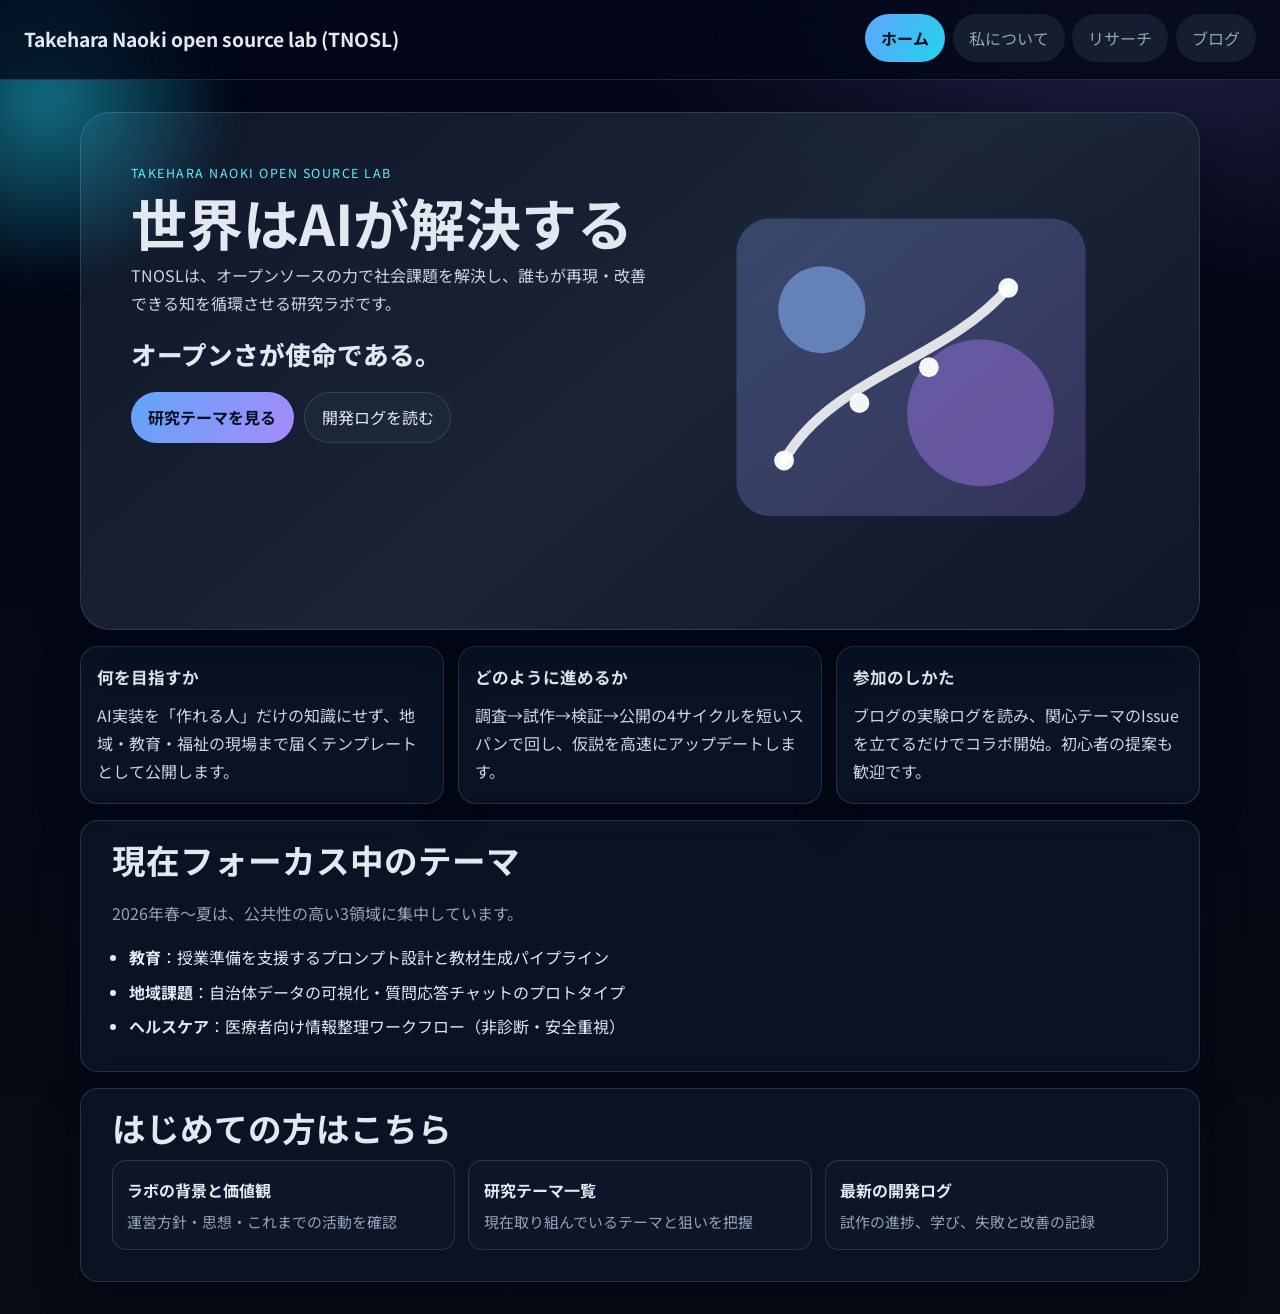
==== commit 6d89c080: "ホームページの内容を拡充" ====
--- a/index.html
+++ b/index.html
@@ -20,7 +20,7 @@
       </nav>
     </header>
 
-    <main class="container">
+    <main class="container home-stack">
       <section class="hero">
         <div class="hero-glow" aria-hidden="true"></div>
         <div class="hero-copy">
@@ -54,6 +54,49 @@
           </svg>
         </div>
       </section>
+
+      <section class="cards-grid" aria-label="ラボの特徴">
+        <article class="info-card">
+          <h3>何を目指すか</h3>
+          <p>AI実装を「作れる人」だけの知識にせず、地域・教育・福祉の現場まで届くテンプレートとして公開します。</p>
+        </article>
+        <article class="info-card">
+          <h3>どのように進めるか</h3>
+          <p>調査→試作→検証→公開の4サイクルを短いスパンで回し、仮説を高速にアップデートします。</p>
+        </article>
+        <article class="info-card">
+          <h3>参加のしかた</h3>
+          <p>ブログの実験ログを読み、関心テーマのIssueを立てるだけでコラボ開始。初心者の提案も歓迎です。</p>
+        </article>
+      </section>
+
+      <section class="panel spotlight" aria-labelledby="spotlight-title">
+        <h2 id="spotlight-title" class="section-title">現在フォーカス中のテーマ</h2>
+        <p class="muted">2026年春〜夏は、公共性の高い3領域に集中しています。</p>
+        <ul class="focus-list">
+          <li><strong>教育</strong>：授業準備を支援するプロンプト設計と教材生成パイプライン</li>
+          <li><strong>地域課題</strong>：自治体データの可視化・質問応答チャットのプロトタイプ</li>
+          <li><strong>ヘルスケア</strong>：医療者向け情報整理ワークフロー（非診断・安全重視）</li>
+        </ul>
+      </section>
+
+      <section class="panel links-panel" aria-labelledby="entry-points-title">
+        <h2 id="entry-points-title" class="section-title">はじめての方はこちら</h2>
+        <div class="entry-links">
+          <a class="entry-link" href="about.html">
+            <span class="entry-title">ラボの背景と価値観</span>
+            <span class="entry-desc">運営方針・思想・これまでの活動を確認</span>
+          </a>
+          <a class="entry-link" href="research.html">
+            <span class="entry-title">研究テーマ一覧</span>
+            <span class="entry-desc">現在取り組んでいるテーマと狙いを把握</span>
+          </a>
+          <a class="entry-link" href="blog.html">
+            <span class="entry-title">最新の開発ログ</span>
+            <span class="entry-desc">試作の進捗、学び、失敗と改善の記録</span>
+          </a>
+        </div>
+      </section>
     </main>
   </body>
 </html>
--- a/styles.css
+++ b/styles.css
@@ -146,3 +146,55 @@
   .hero-art,
   .hero-glow { animation: none; }
 }
+
+.home-stack { display: grid; gap: 1rem; }
+
+.cards-grid {
+  display: grid;
+  grid-template-columns: repeat(3, minmax(0, 1fr));
+  gap: 0.85rem;
+}
+
+.info-card {
+  background: var(--card);
+  border: 1px solid var(--line);
+  border-radius: var(--radius);
+  padding: 1rem 1rem 1.1rem;
+  box-shadow: var(--shadow);
+}
+
+.info-card h3 { margin: 0 0 0.55rem; font-size: 1.04rem; }
+.info-card p { margin: 0; color: #c9d5e7; }
+
+.spotlight { padding-top: 1rem; }
+.focus-list {
+  margin: 0.7rem 0 0;
+  padding-left: 1.1rem;
+  display: grid;
+  gap: 0.42rem;
+}
+
+.links-panel { padding-top: 1rem; }
+.entry-links {
+  display: grid;
+  grid-template-columns: repeat(3, minmax(0, 1fr));
+  gap: 0.8rem;
+}
+.entry-link {
+  text-decoration: none;
+  color: inherit;
+  border: 1px solid var(--line);
+  border-radius: 14px;
+  padding: 0.9rem;
+  background: var(--card-strong);
+  display: grid;
+  gap: 0.3rem;
+}
+.entry-link:hover { transform: translateY(-2px); border-color: rgba(96, 165, 250, 0.5); }
+.entry-title { font-weight: 700; }
+.entry-desc { color: var(--text-soft); font-size: 0.93rem; }
+
+@media (max-width: 960px) {
+  .cards-grid,
+  .entry-links { grid-template-columns: 1fr; }
+}
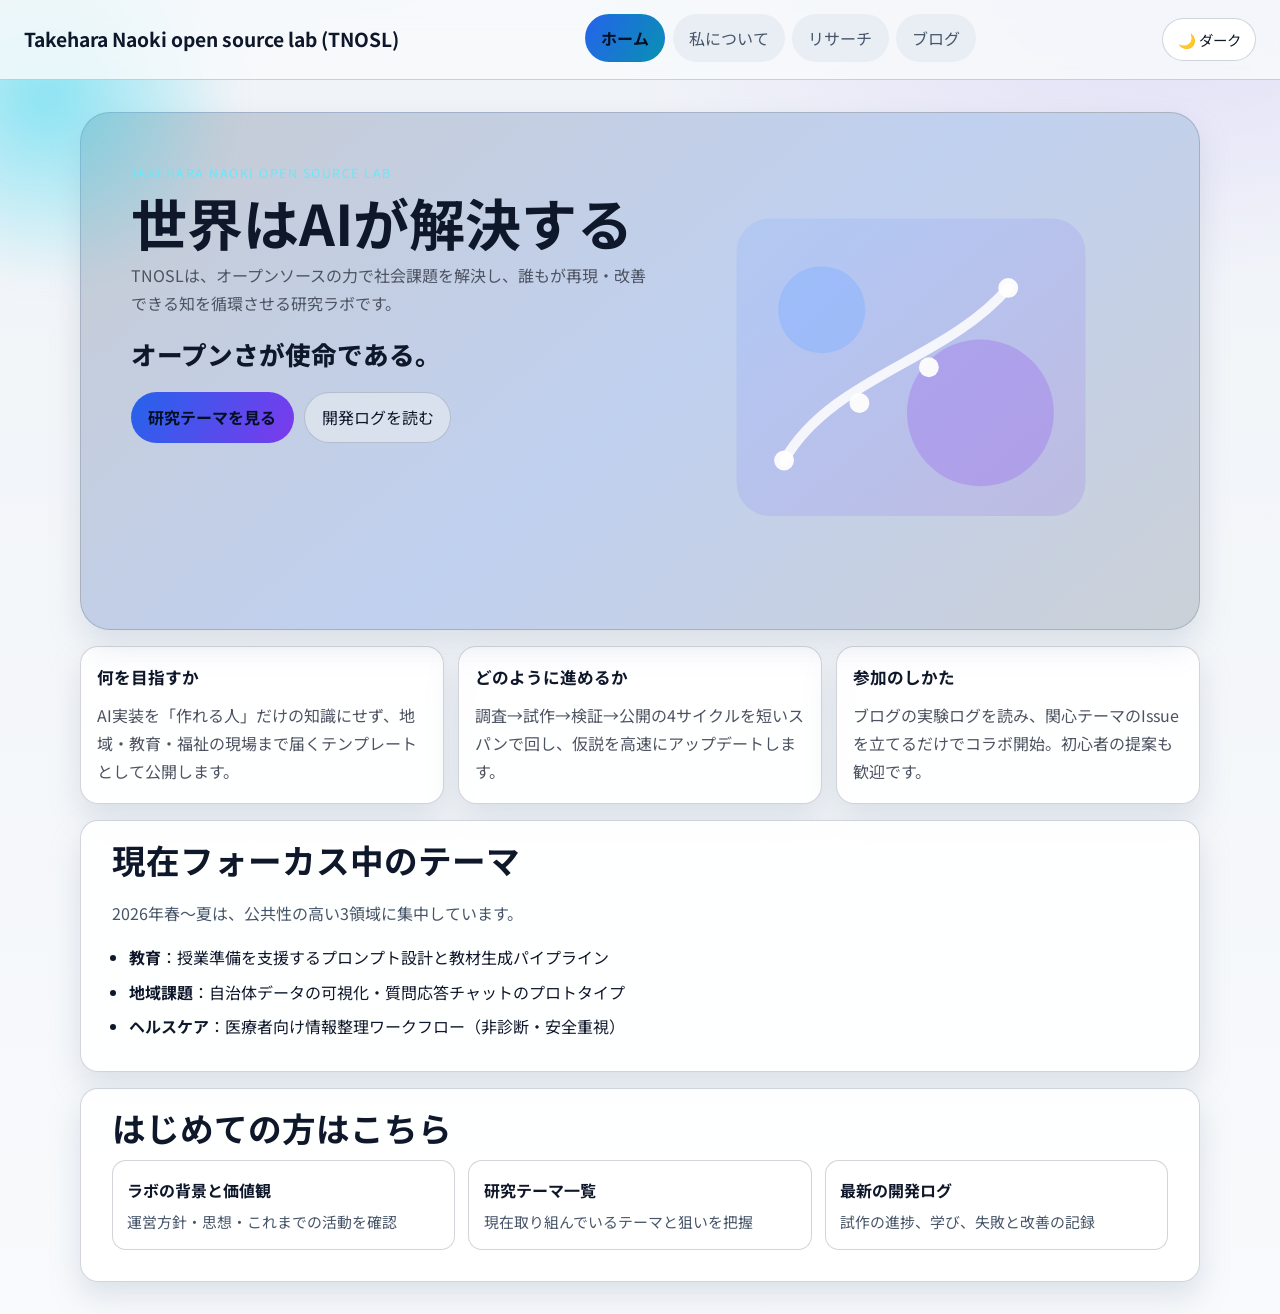
==== commit 79a043e6: "Add light/dark theme support with toggle" ====
--- a/index.html
+++ b/index.html
@@ -8,6 +8,7 @@
     <link rel="preconnect" href="https://fonts.gstatic.com" crossorigin />
     <link href="https://fonts.googleapis.com/css2?family=Noto+Sans+JP:wght@400;500;700;900&display=swap" rel="stylesheet" />
     <link rel="stylesheet" href="styles.css" />
+    <script src="theme.js" defer></script>
   </head>
   <body>
     <header class="top-app-bar">
@@ -18,6 +19,7 @@
         <a class="nav-link" href="research.html">リサーチ</a>
         <a class="nav-link" href="blog.html">ブログ</a>
       </nav>
+      <button class="theme-toggle" type="button" data-theme-toggle>☀️ ライト</button>
     </header>
 
     <main class="container home-stack">
--- a/styles.css
+++ b/styles.css
@@ -13,6 +13,21 @@
   --shadow: 0 18px 40px rgba(2, 6, 23, 0.45);
 }
 
+
+:root[data-theme="light"] {
+  --bg: #f8fafc;
+  --bg-soft: #e2e8f0;
+  --card: rgba(255, 255, 255, 0.9);
+  --card-strong: rgba(255, 255, 255, 0.98);
+  --text: #0f172a;
+  --text-soft: #475569;
+  --brand: #2563eb;
+  --brand-2: #0891b2;
+  --accent: #7c3aed;
+  --line: rgba(71, 85, 105, 0.25);
+  --shadow: 0 14px 30px rgba(148, 163, 184, 0.28);
+}
+
 * { box-sizing: border-box; }
 html { -webkit-text-size-adjust: 100%; }
 body {
@@ -23,11 +38,23 @@
   background:
     radial-gradient(1000px 520px at 10% -20%, rgba(96, 165, 250, 0.22), transparent 60%),
     radial-gradient(950px 500px at 90% 0%, rgba(167, 139, 250, 0.2), transparent 58%),
-    linear-gradient(180deg, #020617 0%, var(--bg) 100%);
+    linear-gradient(180deg, color-mix(in srgb, var(--bg-soft) 38%, var(--bg)) 0%, var(--bg) 100%);
   min-height: 100vh;
 }
 
-a { color: #93c5fd; }
+a { color: color-mix(in srgb, var(--brand) 78%, #0f172a); }
+
+.theme-toggle {
+  border: 1px solid var(--line);
+  border-radius: 999px;
+  background: var(--card-strong);
+  color: var(--text);
+  padding: 0.5rem 0.9rem;
+  font: inherit;
+  font-size: 0.9rem;
+  cursor: pointer;
+}
+.theme-toggle:hover { transform: translateY(-1px); }
 
 .top-app-bar {
   position: sticky;
@@ -38,7 +65,7 @@
   align-items: center;
   gap: 1rem;
   padding: 0.9rem clamp(0.95rem, 3vw, 1.5rem);
-  background: rgba(2, 6, 23, 0.75);
+  background: color-mix(in srgb, var(--bg) 82%, transparent);
   backdrop-filter: blur(12px);
   border-bottom: 1px solid var(--line);
 }
@@ -48,7 +75,7 @@
 .nav-link {
   text-decoration: none;
   color: var(--text-soft);
-  background: rgba(30, 41, 59, 0.65);
+  background: color-mix(in srgb, var(--bg-soft) 64%, transparent);
   border: 1px solid transparent;
   border-radius: 999px;
   padding: 0.55rem 0.95rem;
@@ -75,7 +102,7 @@
 .hero {
   position: relative;
   border-radius: 30px;
-  background: linear-gradient(140deg, rgba(15, 23, 42, 0.95) 0%, rgba(30, 41, 59, 0.9) 52%, rgba(15, 23, 42, 0.98) 100%);
+  background: linear-gradient(140deg, color-mix(in srgb, var(--bg-soft) 88%, #000) 0%, color-mix(in srgb, var(--bg-soft) 82%, var(--brand) 18%) 52%, color-mix(in srgb, var(--bg-soft) 90%, #000) 100%);
   border: 1px solid var(--line);
   box-shadow: var(--shadow);
   padding: clamp(1.4rem, 4vw, 3.1rem);
@@ -96,7 +123,7 @@
 .hero-copy { position: relative; z-index: 1; }
 .eyebrow { text-transform: uppercase; letter-spacing: 0.12em; color: #67e8f9; margin: 0; font-size: 0.78rem; }
 .hero h2 { margin: 0.35rem 0 0.55rem; font-size: clamp(2rem, 5vw, 3.5rem); line-height: 1.1; }
-.lead { margin: 0; color: #cbd5e1; max-width: 62ch; }
+.lead { margin: 0; color: color-mix(in srgb, var(--text) 74%, white); max-width: 62ch; }
 .mission { margin: 0.85rem 0 0; font-size: clamp(1.14rem, 2vw, 1.75rem); font-weight: 800; }
 .hero-art { display: flex; align-items: center; justify-content: center; animation: float 6s ease-in-out infinite; }
 .hero-art svg { width: min(100%, 500px); height: auto; }
@@ -105,7 +132,7 @@
 .cta {
   text-decoration: none;
   color: var(--text);
-  background: rgba(30, 41, 59, 0.85);
+  background: color-mix(in srgb, var(--bg-soft) 72%, transparent);
   border: 1px solid var(--line);
   border-radius: 999px;
   padding: 0.65rem 1.05rem;
@@ -164,7 +191,7 @@
 }
 
 .info-card h3 { margin: 0 0 0.55rem; font-size: 1.04rem; }
-.info-card p { margin: 0; color: #c9d5e7; }
+.info-card p { margin: 0; color: color-mix(in srgb, var(--text) 74%, white); }
 
 .spotlight { padding-top: 1rem; }
 .focus-list {
